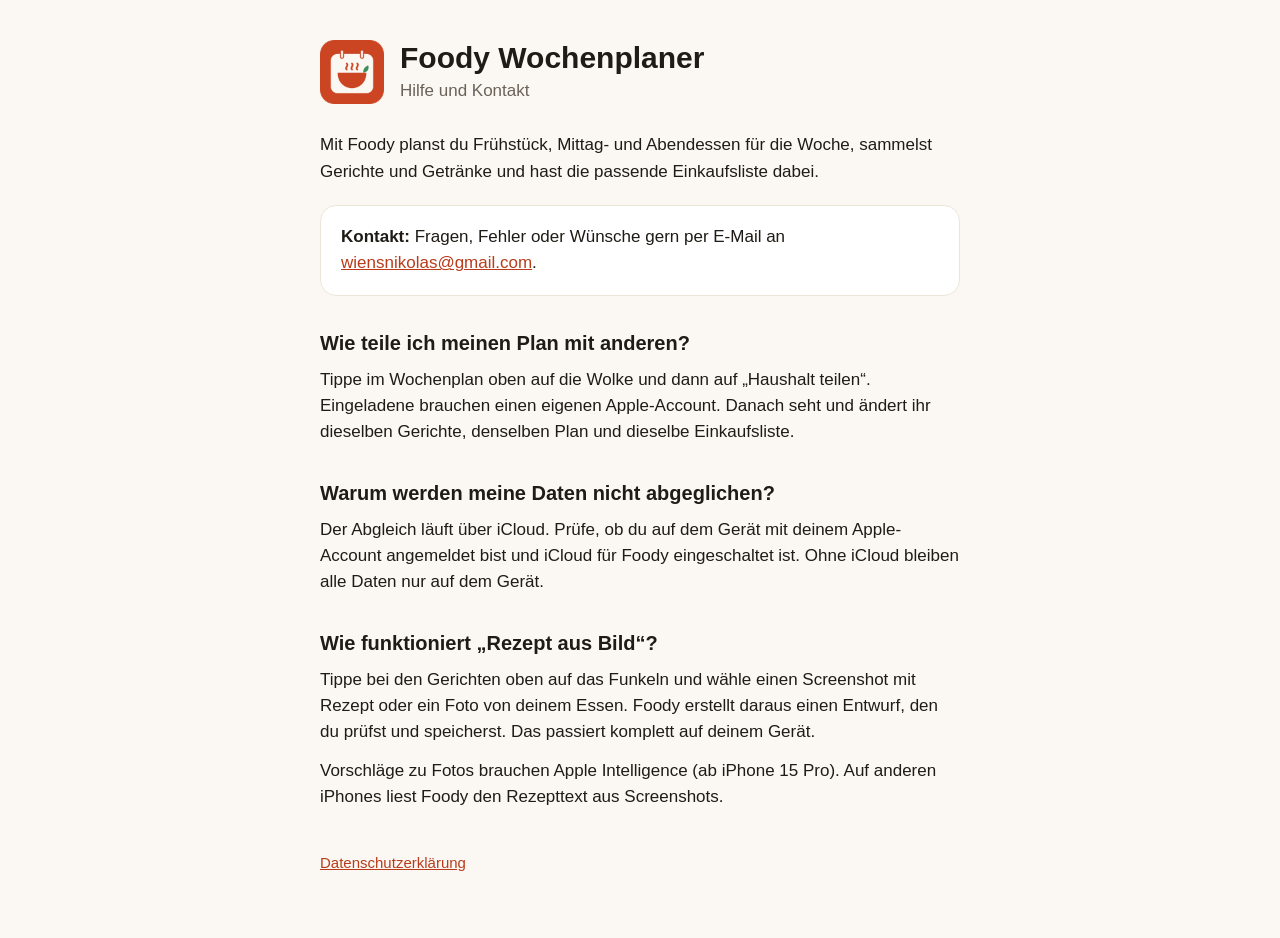
==== index.html @ dbcdf359 "Support- und Datenschutz-Seite für Foody Wochenplaner Co-Authored-By: Claude Opus 5.5 <noreply@anthr" ====
<!doctype html>
<html lang="de">
<head>
<meta charset="utf-8">
<meta name="viewport" content="width=device-width, initial-scale=1">
<title>Foody Wochenplaner – Support</title>
<meta name="description" content="Hilfe und Kontakt für die App Foody Wochenplaner.">
<link rel="stylesheet" href="style.css">
<link rel="icon" href="icon.png">
</head>
<body>
<main>
<header>
<img src="icon.png" alt="">
<div>
<h1>Foody Wochenplaner</h1>
<p>Hilfe und Kontakt</p>
</div>
</header>

<p>Mit Foody planst du Frühstück, Mittag- und Abendessen für die Woche, sammelst Gerichte und Getränke und hast die passende Einkaufsliste dabei.</p>

<div class="card">
<strong>Kontakt:</strong> Fragen, Fehler oder Wünsche gern per E-Mail an
<a href="mailto:wiensnikolas@gmail.com?subject=Foody">wiensnikolas@gmail.com</a>.
</div>

<h2>Wie teile ich meinen Plan mit anderen?</h2>
<p>Tippe im Wochenplan oben auf die Wolke und dann auf „Haushalt teilen“. Eingeladene brauchen einen eigenen Apple-Account. Danach seht und ändert ihr dieselben Gerichte, denselben Plan und dieselbe Einkaufsliste.</p>

<h2>Warum werden meine Daten nicht abgeglichen?</h2>
<p>Der Abgleich läuft über iCloud. Prüfe, ob du auf dem Gerät mit deinem Apple-Account angemeldet bist und iCloud für Foody eingeschaltet ist. Ohne iCloud bleiben alle Daten nur auf dem Gerät.</p>

<h2>Wie funktioniert „Rezept aus Bild“?</h2>
<p>Tippe bei den Gerichten oben auf das Funkeln und wähle einen Screenshot mit Rezept oder ein Foto von deinem Essen. Foody erstellt daraus einen Entwurf, den du prüfst und speicherst. Das passiert komplett auf deinem Gerät.</p>
<p>Vorschläge zu Fotos brauchen Apple Intelligence (ab iPhone 15 Pro). Auf anderen iPhones liest Foody den Rezepttext aus Screenshots.</p>

<footer><a href="datenschutz.html">Datenschutzerklärung</a></footer>
</main>
</body>
</html>
---- style.css ----
:root { --bg:#FBF8F3; --surface:#FFFFFF; --text:#1F1B16; --muted:#6B6259; --border:#ECE5DA; --accent:#B83C1B; color-scheme: light dark; }
@media (prefers-color-scheme: dark) { :root { --bg:#14110F; --surface:#1E1A17; --text:#F7F1EA; --muted:#B9AEA3; --border:#352D28; --accent:#F06A43; } }
* { box-sizing: border-box; }
body { margin:0; background:var(--bg); color:var(--text); font:17px/1.55 -apple-system, BlinkMacSystemFont, "Segoe UI", Roboto, Helvetica, Arial, sans-serif; }
main { max-width:680px; margin:0 auto; padding:40px 20px 64px; }
header { display:flex; align-items:center; gap:16px; margin-bottom:28px; }
header img { width:64px; height:64px; }
h1 { font-size:30px; line-height:1.2; margin:0; }
header p { margin:2px 0 0; color:var(--muted); }
h2 { font-size:20px; margin:32px 0 8px; }
p, ul { margin:0 0 12px; }
ul { padding-left:22px; }
a { color:var(--accent); }
.card { background:var(--surface); border:1px solid var(--border); border-radius:16px; padding:18px 20px; margin:20px 0; }
footer { margin-top:40px; color:var(--muted); font-size:15px; }
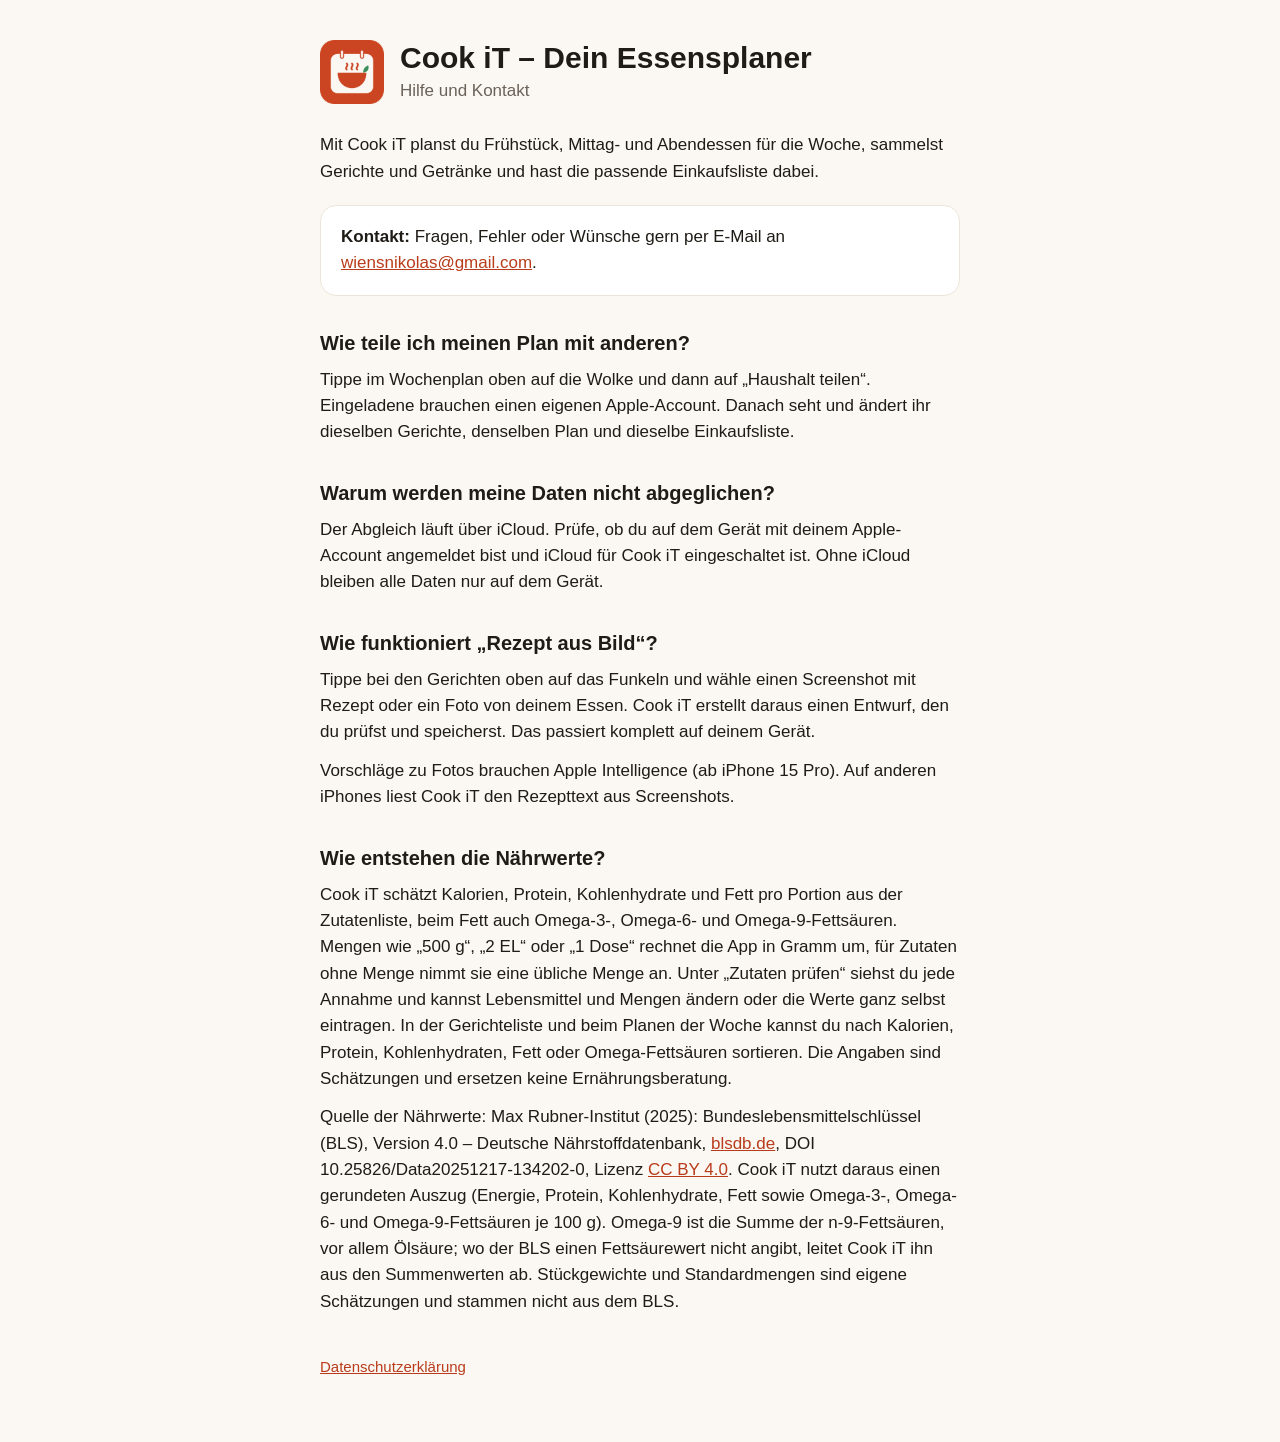
==== commit eccc8c03: "Support- und Datenschutz-Seite für Cook iT 1.3.0 Neuer Name, Nährwerte und Sortieren.  Co-Authored-B" ====
--- a/index.html
+++ b/index.html
@@ -3,8 +3,8 @@
 <head>
 <meta charset="utf-8">
 <meta name="viewport" content="width=device-width, initial-scale=1">
-<title>Foody Wochenplaner – Support</title>
-<meta name="description" content="Hilfe und Kontakt für die App Foody Wochenplaner.">
+<title>Cook iT – Dein Essensplaner – Support</title>
+<meta name="description" content="Hilfe und Kontakt für die App Cook iT – Dein Essensplaner.">
 <link rel="stylesheet" href="style.css">
 <link rel="icon" href="icon.png">
 </head>
@@ -13,27 +13,31 @@
 <header>
 <img src="icon.png" alt="">
 <div>
-<h1>Foody Wochenplaner</h1>
+<h1>Cook iT – Dein Essensplaner</h1>
 <p>Hilfe und Kontakt</p>
 </div>
 </header>
 
-<p>Mit Foody planst du Frühstück, Mittag- und Abendessen für die Woche, sammelst Gerichte und Getränke und hast die passende Einkaufsliste dabei.</p>
+<p>Mit Cook iT planst du Frühstück, Mittag- und Abendessen für die Woche, sammelst Gerichte und Getränke und hast die passende Einkaufsliste dabei.</p>
 
 <div class="card">
 <strong>Kontakt:</strong> Fragen, Fehler oder Wünsche gern per E-Mail an
-<a href="mailto:wiensnikolas@gmail.com?subject=Foody">wiensnikolas@gmail.com</a>.
+<a href="mailto:wiensnikolas@gmail.com?subject=Cook%20iT">wiensnikolas@gmail.com</a>.
 </div>
 
 <h2>Wie teile ich meinen Plan mit anderen?</h2>
 <p>Tippe im Wochenplan oben auf die Wolke und dann auf „Haushalt teilen“. Eingeladene brauchen einen eigenen Apple-Account. Danach seht und ändert ihr dieselben Gerichte, denselben Plan und dieselbe Einkaufsliste.</p>
 
 <h2>Warum werden meine Daten nicht abgeglichen?</h2>
-<p>Der Abgleich läuft über iCloud. Prüfe, ob du auf dem Gerät mit deinem Apple-Account angemeldet bist und iCloud für Foody eingeschaltet ist. Ohne iCloud bleiben alle Daten nur auf dem Gerät.</p>
+<p>Der Abgleich läuft über iCloud. Prüfe, ob du auf dem Gerät mit deinem Apple-Account angemeldet bist und iCloud für Cook iT eingeschaltet ist. Ohne iCloud bleiben alle Daten nur auf dem Gerät.</p>
 
 <h2>Wie funktioniert „Rezept aus Bild“?</h2>
-<p>Tippe bei den Gerichten oben auf das Funkeln und wähle einen Screenshot mit Rezept oder ein Foto von deinem Essen. Foody erstellt daraus einen Entwurf, den du prüfst und speicherst. Das passiert komplett auf deinem Gerät.</p>
-<p>Vorschläge zu Fotos brauchen Apple Intelligence (ab iPhone 15 Pro). Auf anderen iPhones liest Foody den Rezepttext aus Screenshots.</p>
+<p>Tippe bei den Gerichten oben auf das Funkeln und wähle einen Screenshot mit Rezept oder ein Foto von deinem Essen. Cook iT erstellt daraus einen Entwurf, den du prüfst und speicherst. Das passiert komplett auf deinem Gerät.</p>
+<p>Vorschläge zu Fotos brauchen Apple Intelligence (ab iPhone 15 Pro). Auf anderen iPhones liest Cook iT den Rezepttext aus Screenshots.</p>
+
+<h2>Wie entstehen die Nährwerte?</h2>
+<p>Cook iT schätzt Kalorien, Protein, Kohlenhydrate und Fett pro Portion aus der Zutatenliste, beim Fett auch Omega-3-, Omega-6- und Omega-9-Fettsäuren. Mengen wie „500 g“, „2 EL“ oder „1 Dose“ rechnet die App in Gramm um, für Zutaten ohne Menge nimmt sie eine übliche Menge an. Unter „Zutaten prüfen“ siehst du jede Annahme und kannst Lebensmittel und Mengen ändern oder die Werte ganz selbst eintragen. In der Gerichteliste und beim Planen der Woche kannst du nach Kalorien, Protein, Kohlenhydraten, Fett oder Omega-Fettsäuren sortieren. Die Angaben sind Schätzungen und ersetzen keine Ernährungsberatung.</p>
+<p>Quelle der Nährwerte: Max Rubner-Institut (2025): Bundeslebensmittelschlüssel (BLS), Version 4.0 – Deutsche Nährstoffdatenbank, <a href="https://www.blsdb.de">blsdb.de</a>, DOI 10.25826/Data20251217-134202-0, Lizenz <a href="https://creativecommons.org/licenses/by/4.0/deed.de">CC BY 4.0</a>. Cook iT nutzt daraus einen gerundeten Auszug (Energie, Protein, Kohlenhydrate, Fett sowie Omega-3-, Omega-6- und Omega-9-Fettsäuren je 100 g). Omega-9 ist die Summe der n-9-Fettsäuren, vor allem Ölsäure; wo der BLS einen Fettsäurewert nicht angibt, leitet Cook iT ihn aus den Summenwerten ab. Stückgewichte und Standardmengen sind eigene Schätzungen und stammen nicht aus dem BLS.</p>
 
 <footer><a href="datenschutz.html">Datenschutzerklärung</a></footer>
 </main>
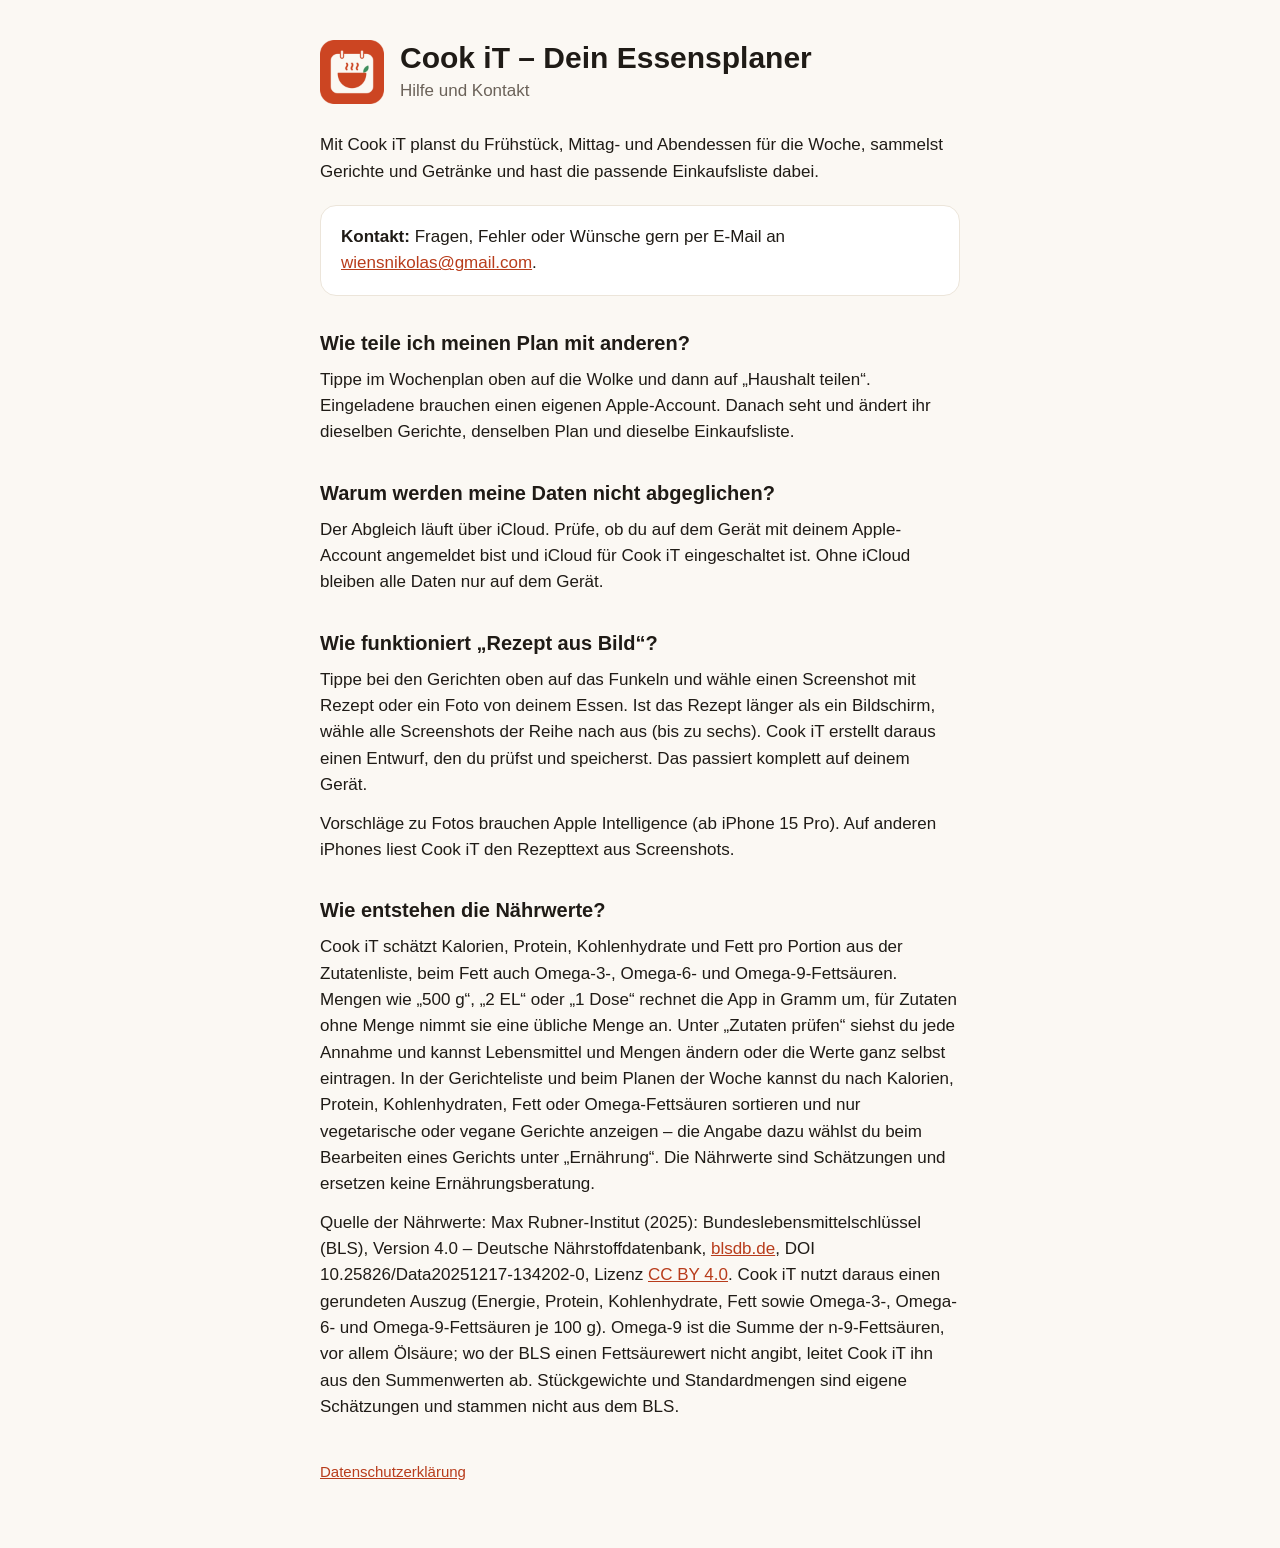
==== commit 33e1b71e: "Support-Seite für Cook iT 1.3.1: mehrere Screenshots, vegetarisch und vegan Co-Authored-By: Claude O" ====
--- a/index.html
+++ b/index.html
@@ -32,11 +32,11 @@
 <p>Der Abgleich läuft über iCloud. Prüfe, ob du auf dem Gerät mit deinem Apple-Account angemeldet bist und iCloud für Cook iT eingeschaltet ist. Ohne iCloud bleiben alle Daten nur auf dem Gerät.</p>
 
 <h2>Wie funktioniert „Rezept aus Bild“?</h2>
-<p>Tippe bei den Gerichten oben auf das Funkeln und wähle einen Screenshot mit Rezept oder ein Foto von deinem Essen. Cook iT erstellt daraus einen Entwurf, den du prüfst und speicherst. Das passiert komplett auf deinem Gerät.</p>
+<p>Tippe bei den Gerichten oben auf das Funkeln und wähle einen Screenshot mit Rezept oder ein Foto von deinem Essen. Ist das Rezept länger als ein Bildschirm, wähle alle Screenshots der Reihe nach aus (bis zu sechs). Cook iT erstellt daraus einen Entwurf, den du prüfst und speicherst. Das passiert komplett auf deinem Gerät.</p>
 <p>Vorschläge zu Fotos brauchen Apple Intelligence (ab iPhone 15 Pro). Auf anderen iPhones liest Cook iT den Rezepttext aus Screenshots.</p>
 
 <h2>Wie entstehen die Nährwerte?</h2>
-<p>Cook iT schätzt Kalorien, Protein, Kohlenhydrate und Fett pro Portion aus der Zutatenliste, beim Fett auch Omega-3-, Omega-6- und Omega-9-Fettsäuren. Mengen wie „500 g“, „2 EL“ oder „1 Dose“ rechnet die App in Gramm um, für Zutaten ohne Menge nimmt sie eine übliche Menge an. Unter „Zutaten prüfen“ siehst du jede Annahme und kannst Lebensmittel und Mengen ändern oder die Werte ganz selbst eintragen. In der Gerichteliste und beim Planen der Woche kannst du nach Kalorien, Protein, Kohlenhydraten, Fett oder Omega-Fettsäuren sortieren. Die Angaben sind Schätzungen und ersetzen keine Ernährungsberatung.</p>
+<p>Cook iT schätzt Kalorien, Protein, Kohlenhydrate und Fett pro Portion aus der Zutatenliste, beim Fett auch Omega-3-, Omega-6- und Omega-9-Fettsäuren. Mengen wie „500 g“, „2 EL“ oder „1 Dose“ rechnet die App in Gramm um, für Zutaten ohne Menge nimmt sie eine übliche Menge an. Unter „Zutaten prüfen“ siehst du jede Annahme und kannst Lebensmittel und Mengen ändern oder die Werte ganz selbst eintragen. In der Gerichteliste und beim Planen der Woche kannst du nach Kalorien, Protein, Kohlenhydraten, Fett oder Omega-Fettsäuren sortieren und nur vegetarische oder vegane Gerichte anzeigen – die Angabe dazu wählst du beim Bearbeiten eines Gerichts unter „Ernährung“. Die Nährwerte sind Schätzungen und ersetzen keine Ernährungsberatung.</p>
 <p>Quelle der Nährwerte: Max Rubner-Institut (2025): Bundeslebensmittelschlüssel (BLS), Version 4.0 – Deutsche Nährstoffdatenbank, <a href="https://www.blsdb.de">blsdb.de</a>, DOI 10.25826/Data20251217-134202-0, Lizenz <a href="https://creativecommons.org/licenses/by/4.0/deed.de">CC BY 4.0</a>. Cook iT nutzt daraus einen gerundeten Auszug (Energie, Protein, Kohlenhydrate, Fett sowie Omega-3-, Omega-6- und Omega-9-Fettsäuren je 100 g). Omega-9 ist die Summe der n-9-Fettsäuren, vor allem Ölsäure; wo der BLS einen Fettsäurewert nicht angibt, leitet Cook iT ihn aus den Summenwerten ab. Stückgewichte und Standardmengen sind eigene Schätzungen und stammen nicht aus dem BLS.</p>
 
 <footer><a href="datenschutz.html">Datenschutzerklärung</a></footer>
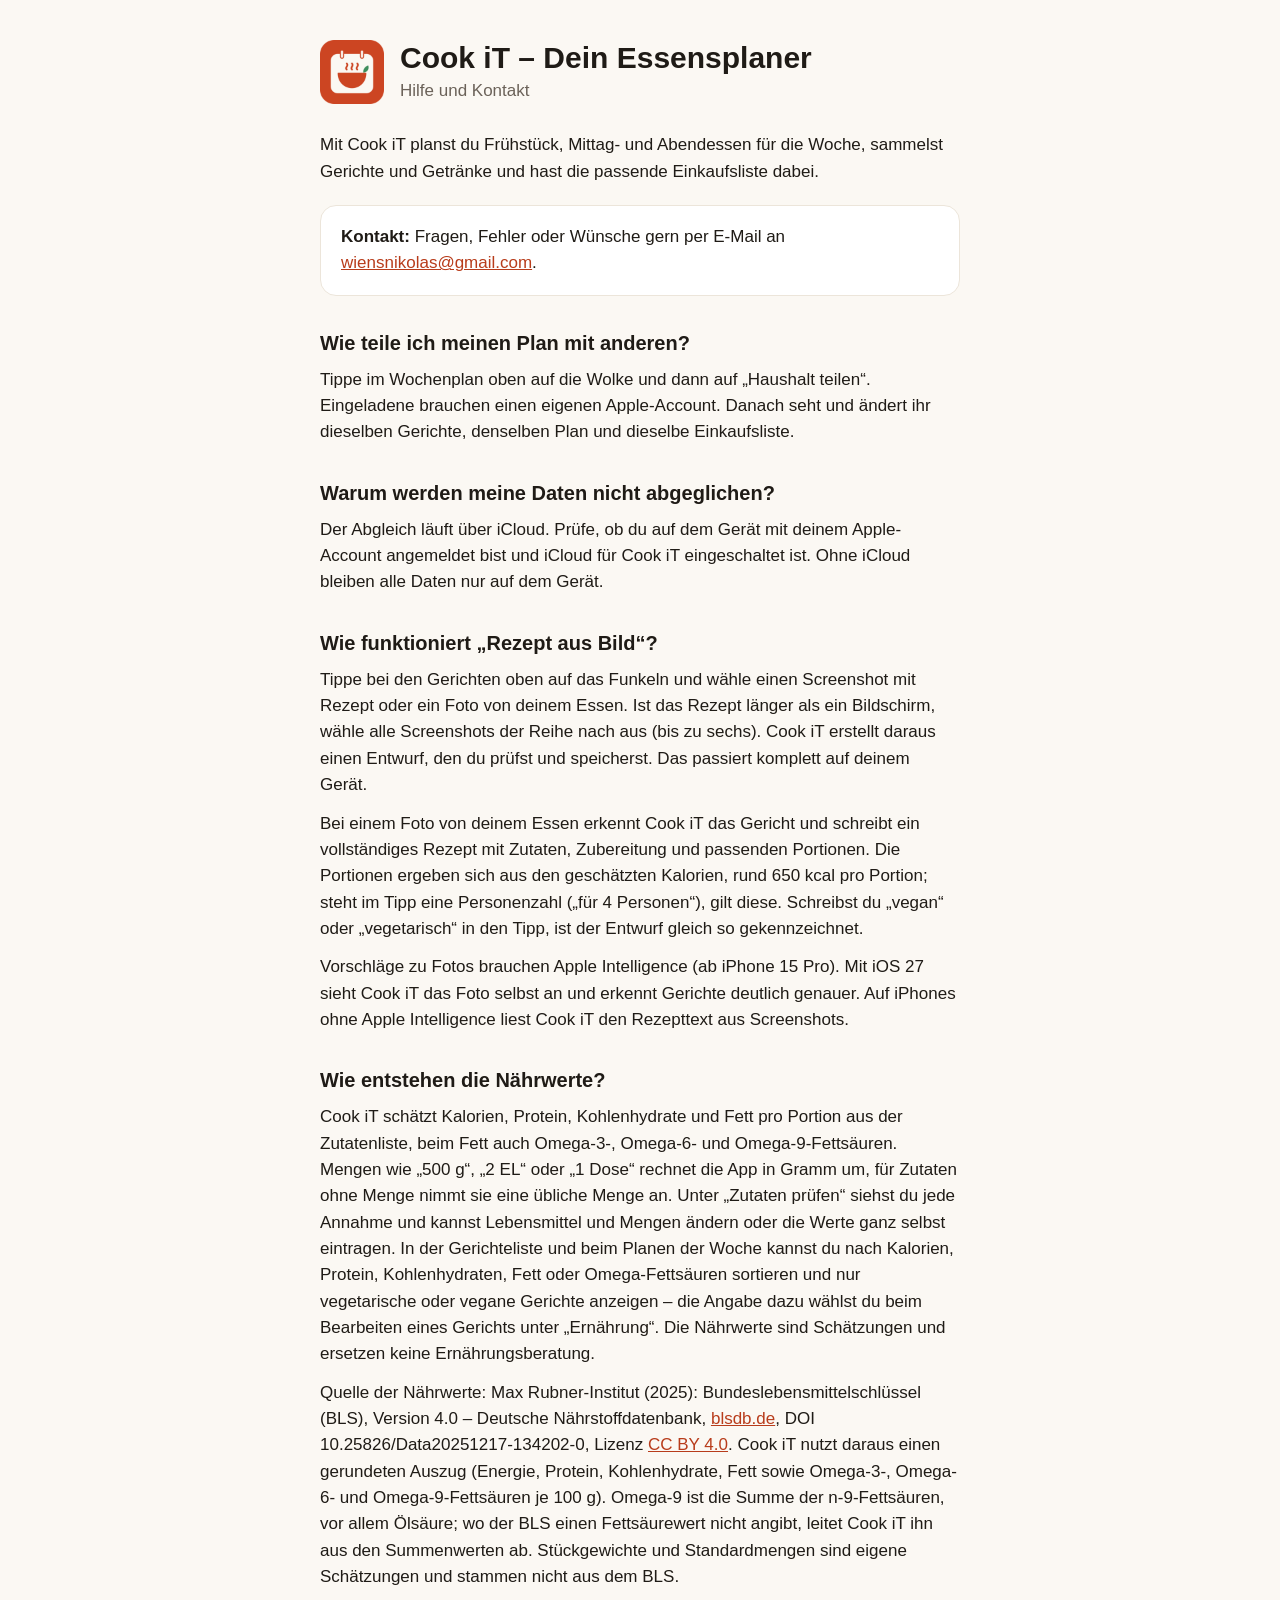
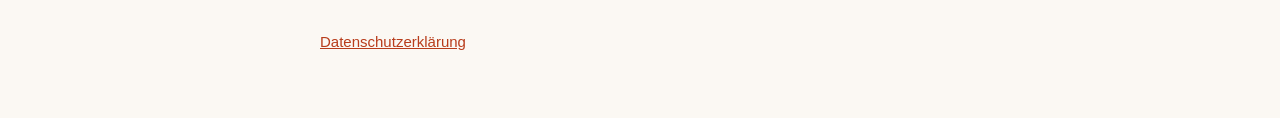
==== commit ac2f4e84: "Support-Seite für Cook iT 1.3.2: Rezept aus Fotos mit iOS 27, Portionen, vegan im Tipp Co-Authored-B" ====
--- a/index.html
+++ b/index.html
@@ -33,7 +33,8 @@
 
 <h2>Wie funktioniert „Rezept aus Bild“?</h2>
 <p>Tippe bei den Gerichten oben auf das Funkeln und wähle einen Screenshot mit Rezept oder ein Foto von deinem Essen. Ist das Rezept länger als ein Bildschirm, wähle alle Screenshots der Reihe nach aus (bis zu sechs). Cook iT erstellt daraus einen Entwurf, den du prüfst und speicherst. Das passiert komplett auf deinem Gerät.</p>
-<p>Vorschläge zu Fotos brauchen Apple Intelligence (ab iPhone 15 Pro). Auf anderen iPhones liest Cook iT den Rezepttext aus Screenshots.</p>
+<p>Bei einem Foto von deinem Essen erkennt Cook iT das Gericht und schreibt ein vollständiges Rezept mit Zutaten, Zubereitung und passenden Portionen. Die Portionen ergeben sich aus den geschätzten Kalorien, rund 650 kcal pro Portion; steht im Tipp eine Personenzahl („für 4 Personen“), gilt diese. Schreibst du „vegan“ oder „vegetarisch“ in den Tipp, ist der Entwurf gleich so gekennzeichnet.</p>
+<p>Vorschläge zu Fotos brauchen Apple Intelligence (ab iPhone 15 Pro). Mit iOS 27 sieht Cook iT das Foto selbst an und erkennt Gerichte deutlich genauer. Auf iPhones ohne Apple Intelligence liest Cook iT den Rezepttext aus Screenshots.</p>
 
 <h2>Wie entstehen die Nährwerte?</h2>
 <p>Cook iT schätzt Kalorien, Protein, Kohlenhydrate und Fett pro Portion aus der Zutatenliste, beim Fett auch Omega-3-, Omega-6- und Omega-9-Fettsäuren. Mengen wie „500 g“, „2 EL“ oder „1 Dose“ rechnet die App in Gramm um, für Zutaten ohne Menge nimmt sie eine übliche Menge an. Unter „Zutaten prüfen“ siehst du jede Annahme und kannst Lebensmittel und Mengen ändern oder die Werte ganz selbst eintragen. In der Gerichteliste und beim Planen der Woche kannst du nach Kalorien, Protein, Kohlenhydraten, Fett oder Omega-Fettsäuren sortieren und nur vegetarische oder vegane Gerichte anzeigen – die Angabe dazu wählst du beim Bearbeiten eines Gerichts unter „Ernährung“. Die Nährwerte sind Schätzungen und ersetzen keine Ernährungsberatung.</p>
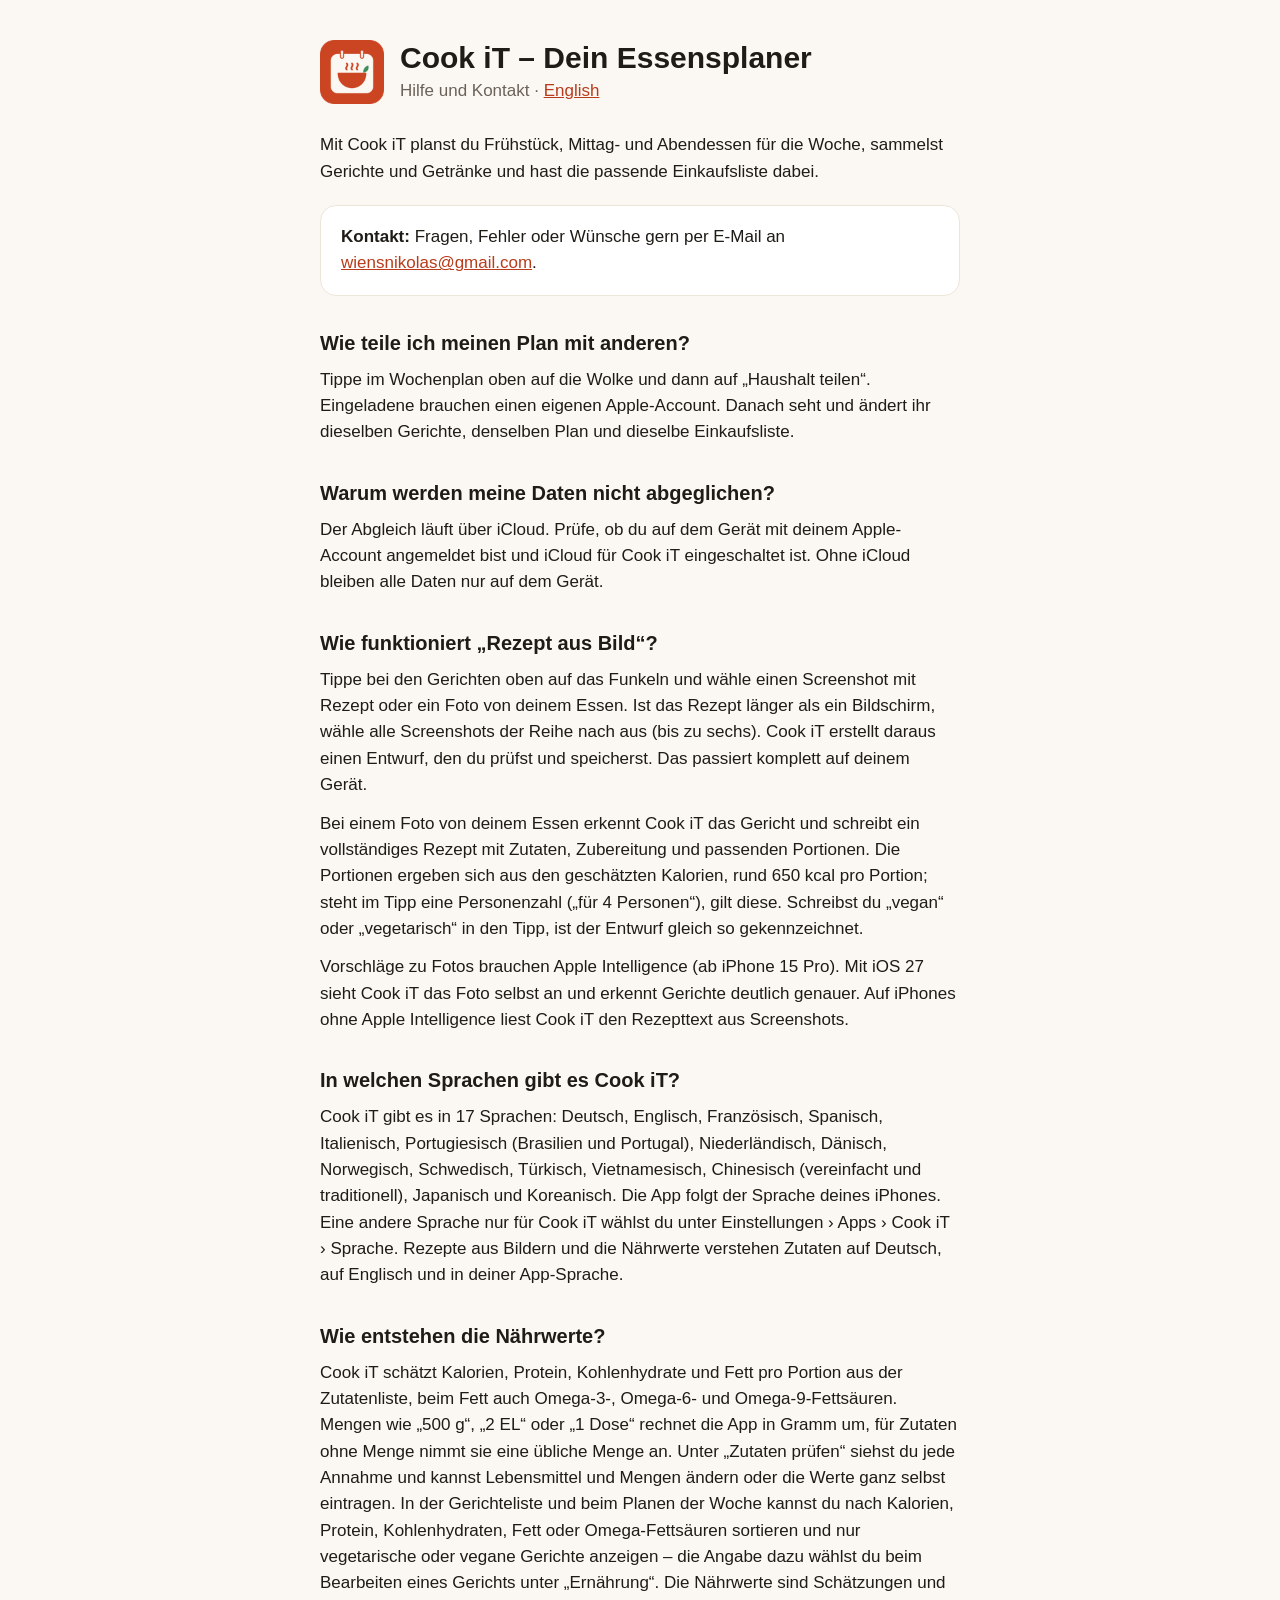
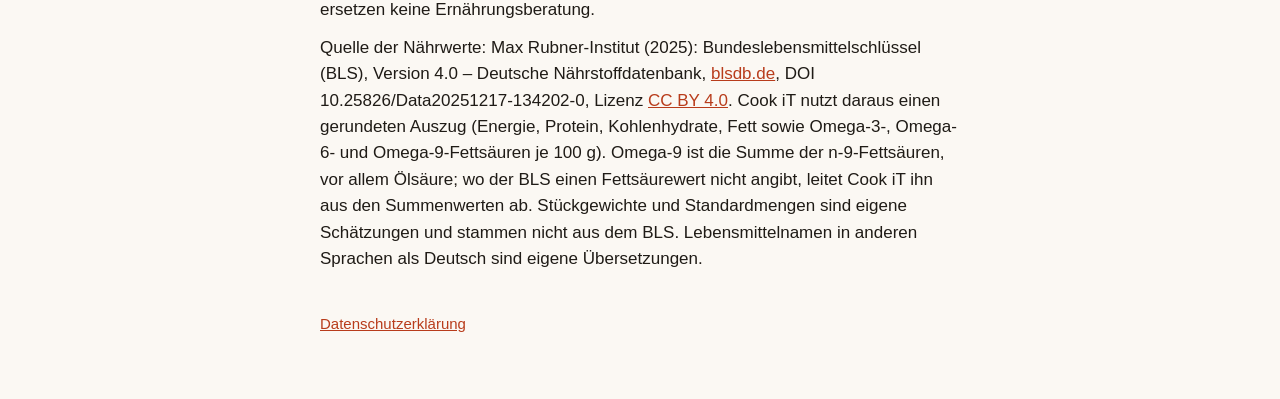
==== commit f4471606: "Englische Support- und Datenschutzseite für Cook iT 1.4 Co-Authored-By: Claude Opus 5.5 <noreply@ant" ====
--- a/index.html
+++ b/index.html
@@ -7,6 +7,8 @@
 <meta name="description" content="Hilfe und Kontakt für die App Cook iT – Dein Essensplaner.">
 <link rel="stylesheet" href="style.css">
 <link rel="icon" href="icon.png">
+<link rel="alternate" hreflang="de" href="https://mayo73.github.io/foody-app/">
+<link rel="alternate" hreflang="en" href="https://mayo73.github.io/foody-app/en/">
 </head>
 <body>
 <main>
@@ -14,7 +16,7 @@
 <img src="icon.png" alt="">
 <div>
 <h1>Cook iT – Dein Essensplaner</h1>
-<p>Hilfe und Kontakt</p>
+<p>Hilfe und Kontakt · <a href="en/" lang="en" hreflang="en">English</a></p>
 </div>
 </header>
 
@@ -36,9 +38,12 @@
 <p>Bei einem Foto von deinem Essen erkennt Cook iT das Gericht und schreibt ein vollständiges Rezept mit Zutaten, Zubereitung und passenden Portionen. Die Portionen ergeben sich aus den geschätzten Kalorien, rund 650 kcal pro Portion; steht im Tipp eine Personenzahl („für 4 Personen“), gilt diese. Schreibst du „vegan“ oder „vegetarisch“ in den Tipp, ist der Entwurf gleich so gekennzeichnet.</p>
 <p>Vorschläge zu Fotos brauchen Apple Intelligence (ab iPhone 15 Pro). Mit iOS 27 sieht Cook iT das Foto selbst an und erkennt Gerichte deutlich genauer. Auf iPhones ohne Apple Intelligence liest Cook iT den Rezepttext aus Screenshots.</p>
 
+<h2>In welchen Sprachen gibt es Cook iT?</h2>
+<p>Cook iT gibt es in 17 Sprachen: Deutsch, Englisch, Französisch, Spanisch, Italienisch, Portugiesisch (Brasilien und Portugal), Niederländisch, Dänisch, Norwegisch, Schwedisch, Türkisch, Vietnamesisch, Chinesisch (vereinfacht und traditionell), Japanisch und Koreanisch. Die App folgt der Sprache deines iPhones. Eine andere Sprache nur für Cook iT wählst du unter Einstellungen › Apps › Cook iT › Sprache. Rezepte aus Bildern und die Nährwerte verstehen Zutaten auf Deutsch, auf Englisch und in deiner App-Sprache.</p>
+
 <h2>Wie entstehen die Nährwerte?</h2>
 <p>Cook iT schätzt Kalorien, Protein, Kohlenhydrate und Fett pro Portion aus der Zutatenliste, beim Fett auch Omega-3-, Omega-6- und Omega-9-Fettsäuren. Mengen wie „500 g“, „2 EL“ oder „1 Dose“ rechnet die App in Gramm um, für Zutaten ohne Menge nimmt sie eine übliche Menge an. Unter „Zutaten prüfen“ siehst du jede Annahme und kannst Lebensmittel und Mengen ändern oder die Werte ganz selbst eintragen. In der Gerichteliste und beim Planen der Woche kannst du nach Kalorien, Protein, Kohlenhydraten, Fett oder Omega-Fettsäuren sortieren und nur vegetarische oder vegane Gerichte anzeigen – die Angabe dazu wählst du beim Bearbeiten eines Gerichts unter „Ernährung“. Die Nährwerte sind Schätzungen und ersetzen keine Ernährungsberatung.</p>
-<p>Quelle der Nährwerte: Max Rubner-Institut (2025): Bundeslebensmittelschlüssel (BLS), Version 4.0 – Deutsche Nährstoffdatenbank, <a href="https://www.blsdb.de">blsdb.de</a>, DOI 10.25826/Data20251217-134202-0, Lizenz <a href="https://creativecommons.org/licenses/by/4.0/deed.de">CC BY 4.0</a>. Cook iT nutzt daraus einen gerundeten Auszug (Energie, Protein, Kohlenhydrate, Fett sowie Omega-3-, Omega-6- und Omega-9-Fettsäuren je 100 g). Omega-9 ist die Summe der n-9-Fettsäuren, vor allem Ölsäure; wo der BLS einen Fettsäurewert nicht angibt, leitet Cook iT ihn aus den Summenwerten ab. Stückgewichte und Standardmengen sind eigene Schätzungen und stammen nicht aus dem BLS.</p>
+<p>Quelle der Nährwerte: Max Rubner-Institut (2025): Bundeslebensmittelschlüssel (BLS), Version 4.0 – Deutsche Nährstoffdatenbank, <a href="https://www.blsdb.de">blsdb.de</a>, DOI 10.25826/Data20251217-134202-0, Lizenz <a href="https://creativecommons.org/licenses/by/4.0/deed.de">CC BY 4.0</a>. Cook iT nutzt daraus einen gerundeten Auszug (Energie, Protein, Kohlenhydrate, Fett sowie Omega-3-, Omega-6- und Omega-9-Fettsäuren je 100 g). Omega-9 ist die Summe der n-9-Fettsäuren, vor allem Ölsäure; wo der BLS einen Fettsäurewert nicht angibt, leitet Cook iT ihn aus den Summenwerten ab. Stückgewichte und Standardmengen sind eigene Schätzungen und stammen nicht aus dem BLS. Lebensmittelnamen in anderen Sprachen als Deutsch sind eigene Übersetzungen.</p>
 
 <footer><a href="datenschutz.html">Datenschutzerklärung</a></footer>
 </main>
